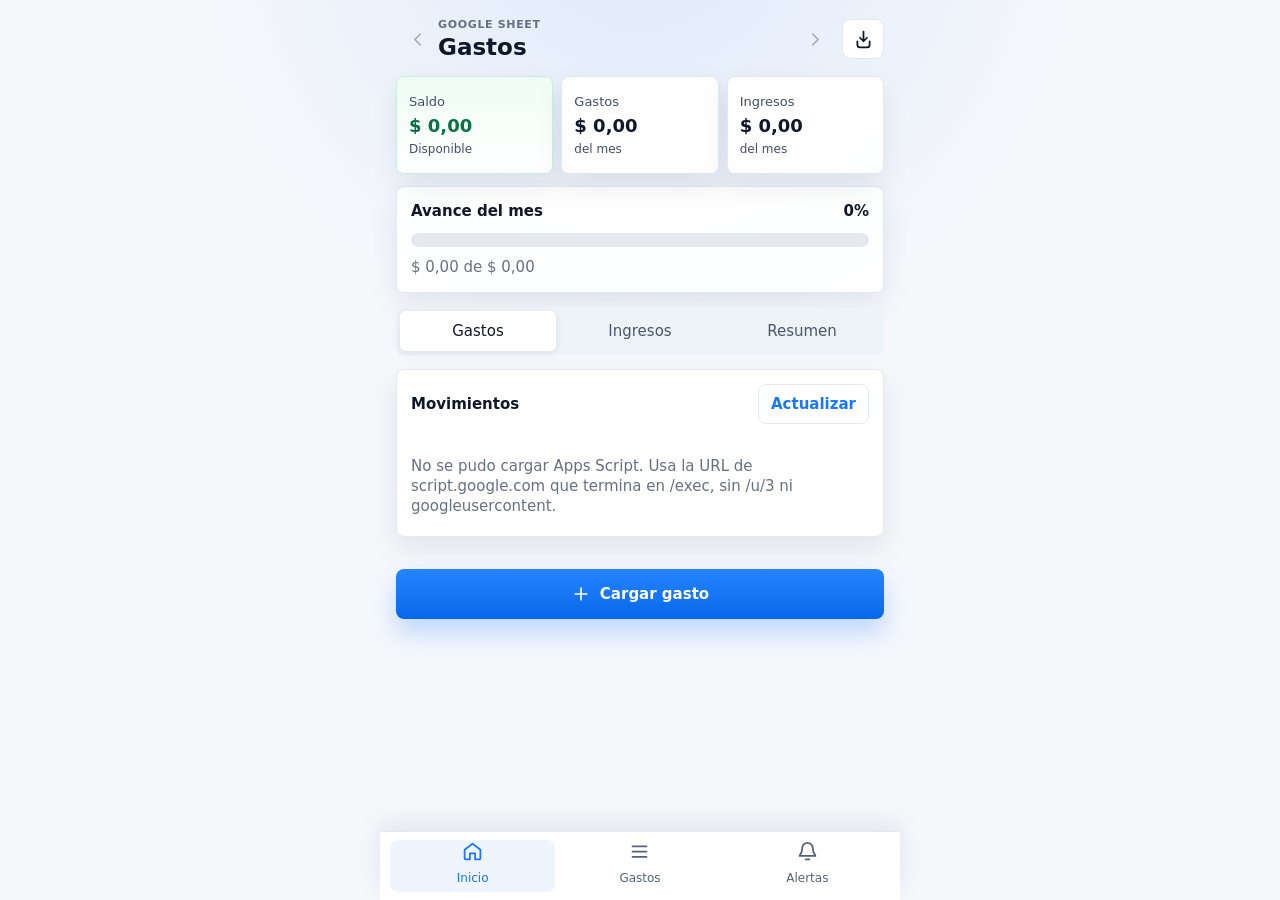
==== index.html @ 87f0db5d "Add files via upload" ====
<!doctype html>
<html lang="es">
  <head>
    <meta charset="utf-8" />
    <meta name="viewport" content="width=device-width, initial-scale=1" />
    <title>Gastos</title>
    <meta name="theme-color" content="#1677ff" />
    <meta name="mobile-web-app-capable" content="yes" />
    <meta name="apple-mobile-web-app-title" content="Gastos" />
    <link rel="manifest" href="./manifest.webmanifest?v=7" />
    <link rel="icon" href="./icon.svg" type="image/svg+xml" />
    <link rel="apple-touch-icon" href="./apple-touch-icon.png" />
    <link rel="stylesheet" href="./styles.css?v=7" />
  </head>
  <body>
    <main class="app-shell">
      <header class="app-header">
        <div class="month-picker">
          <button id="prevMonth" class="icon-button ghost" type="button" aria-label="Mes anterior">
            <svg viewBox="0 0 24 24" aria-hidden="true"><path d="m15 18-6-6 6-6" /></svg>
          </button>
          <div class="month-title">
            <p class="eyebrow">Google Sheet</p>
            <select id="monthSelect" class="month-select" aria-label="Elegir mes"></select>
            <h1 id="monthTitle">Gastos</h1>
          </div>
          <button id="nextMonth" class="icon-button ghost" type="button" aria-label="Mes siguiente">
            <svg viewBox="0 0 24 24" aria-hidden="true"><path d="m9 18 6-6-6-6" /></svg>
          </button>
        </div>
        <div class="top-actions">
          <button id="installButton" class="icon-button" type="button" aria-label="Instalar app" title="Instalar app">
            <svg viewBox="0 0 24 24" aria-hidden="true">
              <path d="M12 3v11m0 0 4-4m-4 4-4-4" />
              <path d="M5 14v4a3 3 0 0 0 3 3h8a3 3 0 0 0 3-3v-4" />
            </svg>
          </button>
        </div>
      </header>

      <section id="homeView" class="view active">
        <div class="metric-grid">
          <article class="metric-card accent">
            <span>Saldo</span>
            <strong id="balanceMetric">$ 0,00</strong>
            <small>Disponible</small>
          </article>
          <article class="metric-card">
            <span>Gastos</span>
            <strong id="expensesMetric">$ 0,00</strong>
            <small>del mes</small>
          </article>
          <article class="metric-card">
            <span>Ingresos</span>
            <strong id="incomeMetric">$ 0,00</strong>
            <small>del mes</small>
          </article>
        </div>

        <section class="panel progress-panel">
          <div class="section-title compact">
            <strong>Avance del mes</strong>
            <span id="progressLabel">0%</span>
          </div>
          <div class="progress-track"><span id="progressFill"></span></div>
          <p id="progressText">$ 0,00 de $ 0,00</p>
        </section>

        <div class="segmented three">
          <button class="active" type="button">Gastos</button>
          <button type="button">Ingresos</button>
          <button type="button">Resumen</button>
        </div>

        <section class="panel list-panel">
          <div class="section-title">
            <strong>Movimientos</strong>
            <button id="refreshHome" class="link-button" type="button">Actualizar</button>
          </div>
          <div id="expenseList" class="expense-list"></div>
        </section>

        <button id="quickAdd" class="primary floating-action" type="button">
          <svg viewBox="0 0 24 24" aria-hidden="true"><path d="M12 5v14M5 12h14" /></svg>
          Cargar gasto
        </button>
      </section>

      <section id="formView" class="view">
        <section class="panel form-panel">
          <h2 id="formTitle">Nuevo gasto</h2>
          <div class="segmented">
            <button id="modePayment" class="active" type="button">Pago</button>
            <button id="modeDue" type="button">Vencimiento</button>
          </div>

          <label for="detail">Detalle</label>
          <select id="detail"></select>

          <label for="date">Fecha</label>
          <input id="date" type="date" />

          <div id="amountWrap">
            <label for="amount">Monto</label>
            <div class="money-input">
              <span>$</span>
              <input id="amount" inputmode="decimal" placeholder="35.642,63" />
            </div>
          </div>

          <div class="suggestions" id="suggestions"></div>

          <button id="saveEntry" class="primary" type="button">
            <svg viewBox="0 0 24 24" aria-hidden="true"><path d="M19 21H5a2 2 0 0 1-2-2V5a2 2 0 0 1 2-2h11l5 5v11a2 2 0 0 1-2 2Z" /><path d="M17 21v-8H7v8" /><path d="M7 3v5h8" /></svg>
            <span id="saveEntryLabel">Guardar</span>
          </button>
        </section>
      </section>

      <section id="alertsView" class="view">
        <section class="panel alerts-card">
          <div class="section-title">
            <strong>Alertas</strong>
            <button id="refreshAlerts" class="link-button" type="button">Actualizar</button>
          </div>
          <pre id="alerts">Sin datos todavía.</pre>
        </section>
      </section>

      <nav class="bottom-nav" aria-label="Navegación">
        <button class="active" data-view="home" type="button">
          <svg viewBox="0 0 24 24" aria-hidden="true"><path d="m3 10 9-7 9 7v10a1 1 0 0 1-1 1h-5v-7H9v7H4a1 1 0 0 1-1-1Z" /></svg>
          Inicio
        </button>
        <button data-view="form" type="button">
          <svg viewBox="0 0 24 24" aria-hidden="true"><path d="M4 6h16M4 12h16M4 18h16" /></svg>
          Gastos
        </button>
        <button data-view="alerts" type="button">
          <svg viewBox="0 0 24 24" aria-hidden="true"><path d="M18 8a6 6 0 1 0-12 0c0 7-3 7-3 9h18c0-2-3-2-3-9" /><path d="M10 21h4" /></svg>
          Alertas
        </button>
      </nav>

      <div id="busyOverlay" class="busy-overlay" hidden>
        <div class="busy-card">
          <span class="spinner" aria-hidden="true"></span>
          <strong id="busyTitle">Procesando</strong>
          <small id="busyText">Un momento...</small>
        </div>
      </div>
    </main>

    <script src="./app.js?v=7"></script>
  </body>
</html>
---- styles.css ----
:root {
  color-scheme: light;
  --bg: #f5f7fb;
  --card: #ffffff;
  --text: #0f172a;
  --muted: #667085;
  --line: #e3e8ef;
  --soft: #eef3f8;
  --primary: #1677ff;
  --primary-strong: #0867e8;
  --success: #0f8f55;
  --success-bg: #e7f8ef;
  --warning: #b7791f;
  --warning-bg: #fff3d6;
  --danger: #c2413b;
  --shadow: 0 12px 28px rgba(15, 23, 42, 0.08);
}

* {
  box-sizing: border-box;
}

html {
  background: var(--bg);
}

body {
  margin: 0;
  min-height: 100vh;
  background:
    radial-gradient(circle at 50% -10%, rgba(22, 119, 255, 0.1), transparent 28rem),
    var(--bg);
  color: var(--text);
  font: 15px/1.35 system-ui, -apple-system, BlinkMacSystemFont, "Segoe UI", sans-serif;
}

button,
input,
select {
  font: inherit;
}

button {
  cursor: pointer;
}

.app-shell {
  width: min(100%, 520px);
  min-height: 100vh;
  margin: 0 auto;
  padding: 18px 16px 96px;
}

.app-header {
  display: grid;
  grid-template-columns: minmax(0, 1fr) auto;
  align-items: center;
  gap: 10px;
  margin-bottom: 16px;
}

.month-picker {
  display: grid;
  grid-template-columns: 38px minmax(0, 1fr) 38px;
  align-items: center;
  gap: 4px;
  min-width: 0;
}

.month-title {
  min-width: 0;
}

.month-select {
  width: 100%;
  min-height: 34px;
  border: 0;
  border-radius: 7px;
  background: transparent;
  color: var(--text);
  padding: 0 28px 0 0;
  font-size: 22px;
  font-weight: 850;
  line-height: 1.1;
}

.month-select:focus {
  outline: 2px solid rgba(22, 119, 255, 0.16);
  background: #fff;
}

.top-actions {
  display: flex;
  align-items: center;
  gap: 8px;
}

.eyebrow {
  margin: 0 0 2px;
  color: var(--muted);
  font-size: 11px;
  font-weight: 800;
  letter-spacing: 0.06em;
  text-transform: uppercase;
}

h1,
h2 {
  margin: 0;
  letter-spacing: 0;
}

h1 {
  font-size: 23px;
  line-height: 1.1;
}

h2 {
  font-size: 20px;
  margin-bottom: 16px;
}

.view {
  display: none;
}

.view.active {
  display: block;
}

.panel,
.metric-card {
  background: rgba(255, 255, 255, 0.96);
  border: 1px solid var(--line);
  border-radius: 8px;
  box-shadow: var(--shadow);
}

.panel {
  padding: 14px;
  margin-bottom: 14px;
}

.metric-grid {
  display: grid;
  grid-template-columns: repeat(3, minmax(0, 1fr));
  gap: 8px;
  margin-bottom: 12px;
}

.metric-card {
  min-height: 98px;
  padding: 13px 12px;
  display: flex;
  flex-direction: column;
  justify-content: center;
  gap: 5px;
}

.metric-card.accent {
  background: linear-gradient(180deg, #effdf5, #ffffff);
  border-color: #ccefdc;
}

.metric-card span,
.metric-card small {
  color: #405068;
}

.metric-card span {
  font-size: 13px;
}

.metric-card strong {
  display: block;
  min-width: 0;
  overflow-wrap: anywhere;
  color: var(--text);
  font-size: clamp(14px, 3.8vw, 18px);
  line-height: 1.1;
}

.metric-card.accent strong {
  color: #087245;
}

.metric-card small {
  font-size: 12px;
}

.section-title {
  display: flex;
  align-items: center;
  justify-content: space-between;
  gap: 12px;
}

.section-title.compact {
  margin-bottom: 12px;
}

.section-title span {
  font-weight: 800;
}

.progress-panel p {
  margin: 10px 0 0;
  color: var(--muted);
}

.progress-track {
  height: 14px;
  overflow: hidden;
  background: #e4e9f0;
  border-radius: 999px;
}

.progress-track span {
  display: block;
  width: 0;
  height: 100%;
  background: linear-gradient(90deg, #32c46f, #53d182);
  border-radius: inherit;
  transition: width 0.25s ease;
}

.segmented {
  display: grid;
  grid-template-columns: 1fr 1fr;
  gap: 6px;
  padding: 4px;
  background: var(--soft);
  border-radius: 8px;
  margin-bottom: 14px;
}

.segmented.three {
  grid-template-columns: repeat(3, minmax(0, 1fr));
}

.segmented button {
  min-width: 0;
  min-height: 40px;
  border: 0;
  border-radius: 6px;
  background: transparent;
  color: #48576d;
}

.segmented button.active {
  background: #fff;
  color: var(--text);
  box-shadow: 0 2px 8px rgba(15, 23, 42, 0.08);
}

.list-panel {
  padding: 0;
  overflow: hidden;
}

.list-panel .section-title {
  padding: 14px 14px 4px;
}

.expense-list {
  padding: 8px 0 0;
}

.expense-item {
  display: grid;
  grid-template-columns: 42px minmax(0, 1fr) auto;
  align-items: center;
  gap: 10px;
  min-height: 70px;
  padding: 10px 14px;
  border-top: 1px solid var(--line);
}

.item-icon {
  width: 38px;
  height: 38px;
  display: inline-grid;
  place-items: center;
  border-radius: 50%;
  font-weight: 900;
}

.item-icon.green {
  background: #e8f8ef;
  color: #087245;
}

.item-icon.blue {
  background: #e9f2ff;
  color: #1167d8;
}

.item-icon.amber {
  background: #fff1d6;
  color: #b7791f;
}

.item-icon.gray {
  background: #eef2f6;
  color: #526071;
}

.item-main,
.item-side {
  min-width: 0;
}

.item-main strong,
.item-side strong {
  display: block;
  overflow-wrap: anywhere;
}

.item-main small {
  display: block;
  margin-top: 3px;
  color: var(--muted);
}

.item-side {
  text-align: right;
}

.status-chip {
  display: inline-flex;
  align-items: center;
  min-height: 24px;
  margin-top: 5px;
  padding: 0 9px;
  border-radius: 999px;
  font-size: 12px;
}

.status-chip.paid {
  color: #087245;
  background: var(--success-bg);
}

.status-chip.pending {
  color: var(--warning);
  background: var(--warning-bg);
}

.empty-state {
  padding: 20px 14px;
  color: var(--muted);
}

.form-panel {
  padding: 16px;
}

label {
  display: block;
  margin: 13px 0 6px;
  color: #243145;
  font-weight: 750;
}

input,
select {
  width: 100%;
  min-height: 46px;
  border: 1px solid #cfd7e3;
  border-radius: 7px;
  background: #fff;
  color: var(--text);
  padding: 0 12px;
}

.month-title .month-select {
  min-height: 34px;
  border: 0;
  background: transparent;
  padding: 0 28px 0 0;
  font-size: 22px;
  font-weight: 850;
  line-height: 1.1;
}

input:focus,
select:focus {
  outline: 2px solid rgba(22, 119, 255, 0.16);
  border-color: var(--primary);
}

.money-input {
  display: grid;
  grid-template-columns: 48px 1fr;
  align-items: center;
  min-height: 46px;
  border: 1px solid #cfd7e3;
  border-radius: 7px;
  background: #fff;
  overflow: hidden;
}

.money-input span {
  display: grid;
  place-items: center;
  height: 100%;
  border-right: 1px solid var(--line);
  font-weight: 800;
}

.money-input input {
  border: 0;
  border-radius: 0;
}

.suggestions {
  display: flex;
  flex-wrap: wrap;
  gap: 8px;
  margin-top: 16px;
}

.suggestions button {
  display: inline-flex;
  align-items: center;
  gap: 7px;
  min-height: 36px;
  max-width: 100%;
  border: 1px solid var(--line);
  border-radius: 999px;
  background: #fff;
  color: #263348;
  padding: 0 12px;
}

.suggestions span {
  font-weight: 900;
}

.primary,
.secondary,
.link-button,
.icon-button {
  border-radius: 8px;
}

.primary,
.secondary {
  width: 100%;
  min-height: 50px;
  font-weight: 800;
}

.primary {
  display: inline-flex;
  align-items: center;
  justify-content: center;
  gap: 9px;
  border: 0;
  background: linear-gradient(180deg, #2585ff, var(--primary-strong));
  color: #fff;
  margin-top: 18px;
}

.primary svg,
.floating-action svg {
  width: 20px;
  height: 20px;
  fill: none;
  stroke: currentColor;
  stroke-width: 2;
  stroke-linecap: round;
  stroke-linejoin: round;
}

.secondary {
  border: 1px solid var(--line);
  background: #fff;
  color: var(--text);
  margin-top: 14px;
}

.floating-action {
  position: sticky;
  bottom: 82px;
  z-index: 2;
  box-shadow: 0 14px 24px rgba(22, 119, 255, 0.24);
}

.icon-button,
.link-button {
  min-height: 40px;
  border: 1px solid var(--line);
  background: #fff;
  color: var(--text);
}

.icon-button {
  width: 42px;
  padding: 0;
  display: inline-grid;
  place-items: center;
}

.icon-button:disabled {
  cursor: default;
  opacity: 0.32;
}

.icon-button.ghost {
  background: transparent;
  border-color: transparent;
}

.icon-button svg,
.bottom-nav svg {
  width: 21px;
  height: 21px;
  fill: none;
  stroke: currentColor;
  stroke-width: 2;
  stroke-linecap: round;
  stroke-linejoin: round;
}

.link-button {
  padding: 0 12px;
  color: var(--primary);
  font-weight: 800;
}

.alerts-card pre {
  margin: 12px 0 0;
  min-height: 180px;
  white-space: pre-wrap;
  overflow-wrap: anywhere;
  background: #0f172a;
  color: #f8fafc;
  border-radius: 8px;
  padding: 14px;
  font-size: 13px;
}

.result p {
  margin: 8px 0 0;
  color: var(--muted);
}

.ok {
  color: var(--success);
}

.warn {
  color: var(--warning);
}

.error {
  color: var(--danger);
}

.bottom-nav {
  position: fixed;
  left: 50%;
  bottom: 0;
  z-index: 5;
  width: min(100%, 520px);
  transform: translateX(-50%);
  display: grid;
  grid-template-columns: repeat(3, minmax(0, 1fr));
  gap: 2px;
  padding: 8px 10px calc(8px + env(safe-area-inset-bottom));
  background: rgba(255, 255, 255, 0.96);
  border-top: 1px solid var(--line);
  box-shadow: 0 -8px 24px rgba(15, 23, 42, 0.08);
}

.bottom-nav button {
  display: grid;
  justify-items: center;
  gap: 3px;
  min-width: 0;
  min-height: 52px;
  border: 0;
  border-radius: 8px;
  background: transparent;
  color: #536278;
  font-size: 12px;
}

.bottom-nav button.active {
  color: var(--primary);
  background: #eef5ff;
}

.busy-overlay {
  position: fixed;
  inset: 0;
  z-index: 20;
  display: grid;
  place-items: center;
  padding: 18px;
  background: rgba(15, 23, 42, 0.24);
  backdrop-filter: blur(3px);
}

.busy-overlay[hidden] {
  display: none;
}

.busy-card {
  width: min(86vw, 300px);
  display: grid;
  justify-items: center;
  gap: 9px;
  padding: 20px 18px;
  border: 1px solid rgba(226, 232, 240, 0.9);
  border-radius: 8px;
  background: rgba(255, 255, 255, 0.98);
  box-shadow: 0 24px 70px rgba(15, 23, 42, 0.22);
  text-align: center;
}

.busy-card small {
  color: var(--muted);
}

.spinner {
  width: 34px;
  height: 34px;
  border: 4px solid #dbeafe;
  border-top-color: var(--primary);
  border-radius: 50%;
  animation: spin 0.8s linear infinite;
}

@keyframes spin {
  to {
    transform: rotate(360deg);
  }
}

@media (max-width: 370px) {
  .app-shell {
    padding-left: 10px;
    padding-right: 10px;
  }

  .metric-grid {
    gap: 6px;
  }

  .metric-card {
    padding: 11px 9px;
  }

  .expense-item {
    grid-template-columns: 36px minmax(0, 1fr);
  }

  .item-side {
    grid-column: 2;
    text-align: left;
  }
}
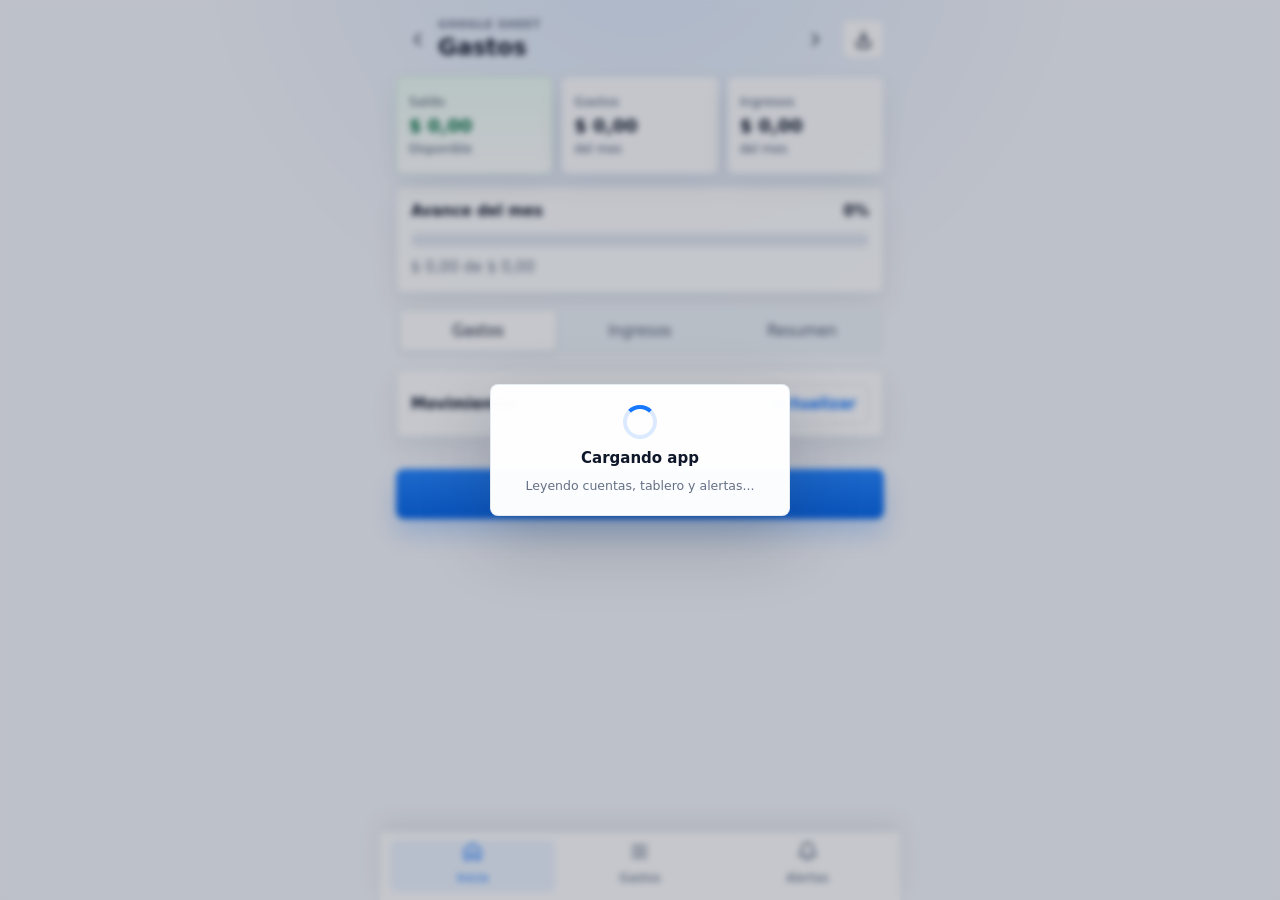
==== commit 0909d4b6: "Add files via upload" ====
--- a/index.html
+++ b/index.html
@@ -7,10 +7,10 @@
     <meta name="theme-color" content="#1677ff" />
     <meta name="mobile-web-app-capable" content="yes" />
     <meta name="apple-mobile-web-app-title" content="Gastos" />
-    <link rel="manifest" href="./manifest.webmanifest?v=7" />
+    <link rel="manifest" href="./manifest.webmanifest?v=11" />
     <link rel="icon" href="./icon.svg" type="image/svg+xml" />
     <link rel="apple-touch-icon" href="./apple-touch-icon.png" />
-    <link rel="stylesheet" href="./styles.css?v=7" />
+    <link rel="stylesheet" href="./styles.css?v=11" />
   </head>
   <body>
     <main class="app-shell">
@@ -151,6 +151,14 @@
       </div>
     </main>
 
-    <script src="./app.js?v=7"></script>
+    <iframe
+      id="serverBridge"
+      title="Puente Apps Script"
+      aria-hidden="true"
+      tabindex="-1"
+      style="display:none"
+    ></iframe>
+
+    <script src="./app.js?v=11"></script>
   </body>
 </html>
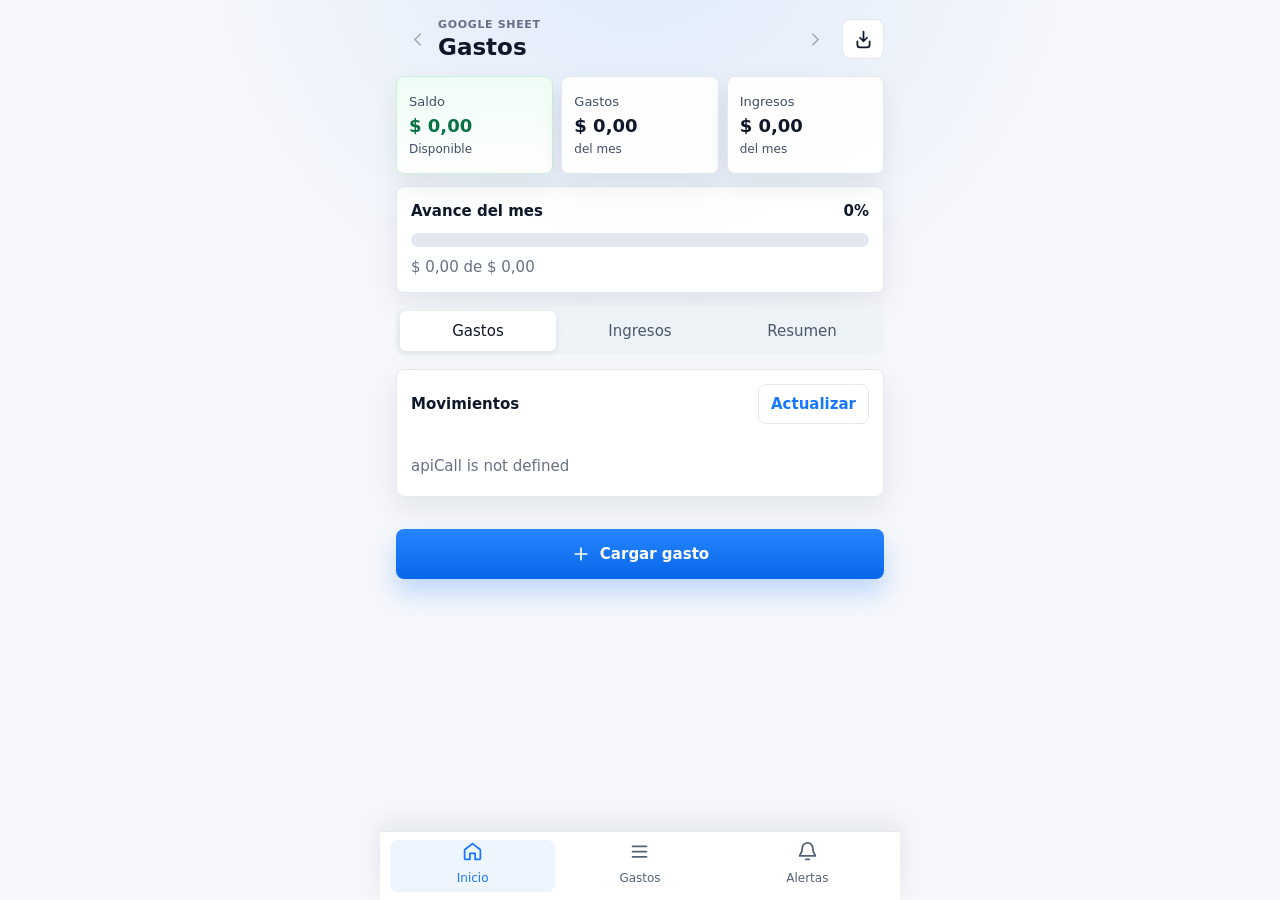
==== commit a474c20e: "Renovar recursos y cache de app" ====
--- a/index.html
+++ b/index.html
@@ -7,10 +7,10 @@
     <meta name="theme-color" content="#1677ff" />
     <meta name="mobile-web-app-capable" content="yes" />
     <meta name="apple-mobile-web-app-title" content="Gastos" />
-    <link rel="manifest" href="./manifest.webmanifest?v=11" />
+    <link rel="manifest" href="./manifest.webmanifest?v=13" />
     <link rel="icon" href="./icon.svg" type="image/svg+xml" />
     <link rel="apple-touch-icon" href="./apple-touch-icon.png" />
-    <link rel="stylesheet" href="./styles.css?v=11" />
+    <link rel="stylesheet" href="./styles.css?v=13" />
   </head>
   <body>
     <main class="app-shell">
@@ -159,6 +159,6 @@
       style="display:none"
     ></iframe>
 
-    <script src="./app.js?v=11"></script>
+    <script src="./app.js?v=13"></script>
   </body>
 </html>
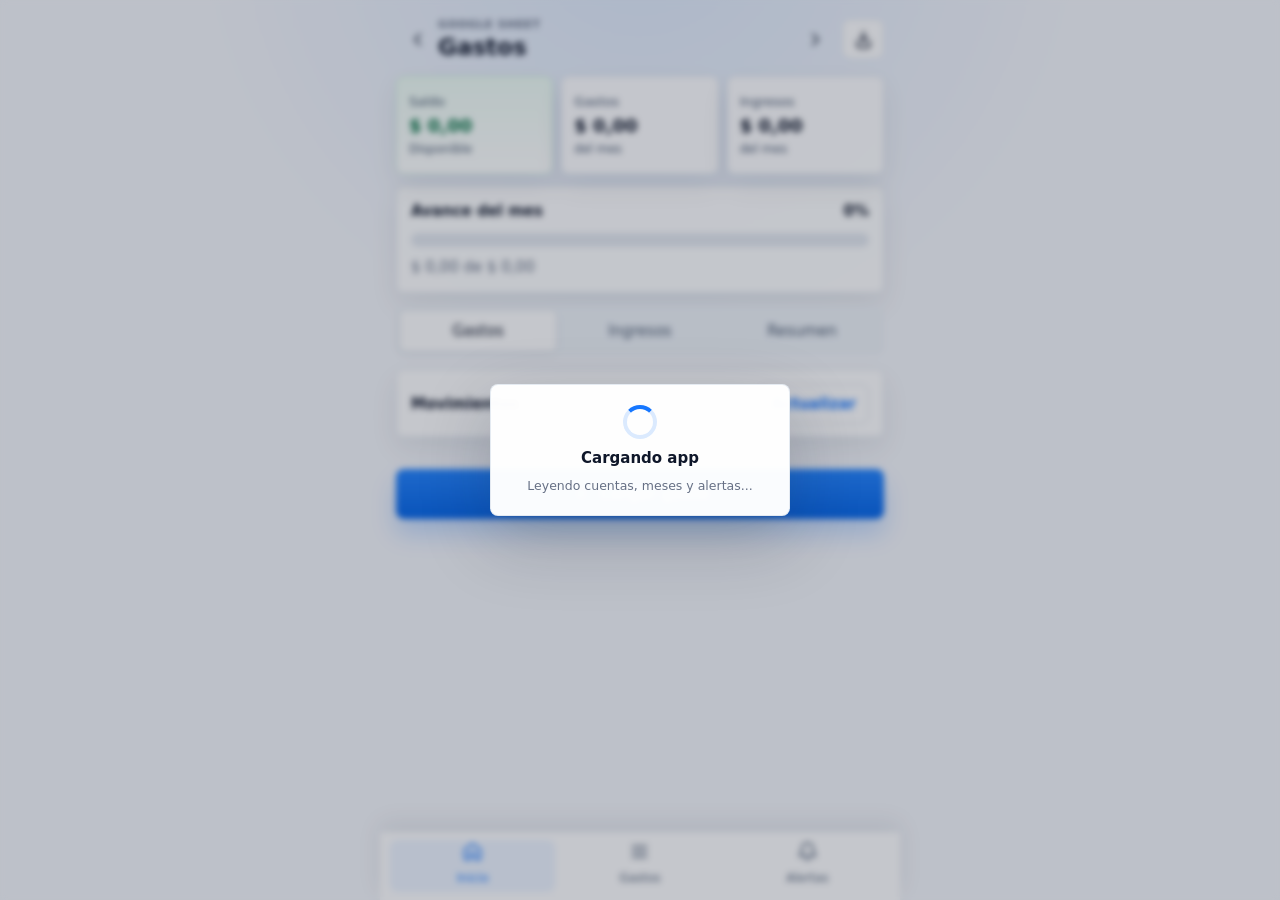
==== commit ebdb9063: "Bump app asset cache version to v14" ====
--- a/index.html
+++ b/index.html
@@ -7,10 +7,10 @@
     <meta name="theme-color" content="#1677ff" />
     <meta name="mobile-web-app-capable" content="yes" />
     <meta name="apple-mobile-web-app-title" content="Gastos" />
-    <link rel="manifest" href="./manifest.webmanifest?v=13" />
+    <link rel="manifest" href="./manifest.webmanifest?v=14" />
     <link rel="icon" href="./icon.svg" type="image/svg+xml" />
     <link rel="apple-touch-icon" href="./apple-touch-icon.png" />
-    <link rel="stylesheet" href="./styles.css?v=13" />
+    <link rel="stylesheet" href="./styles.css?v=14" />
   </head>
   <body>
     <main class="app-shell">
@@ -159,6 +159,6 @@
       style="display:none"
     ></iframe>
 
-    <script src="./app.js?v=13"></script>
+    <script src="./app.js?v=14"></script>
   </body>
 </html>
